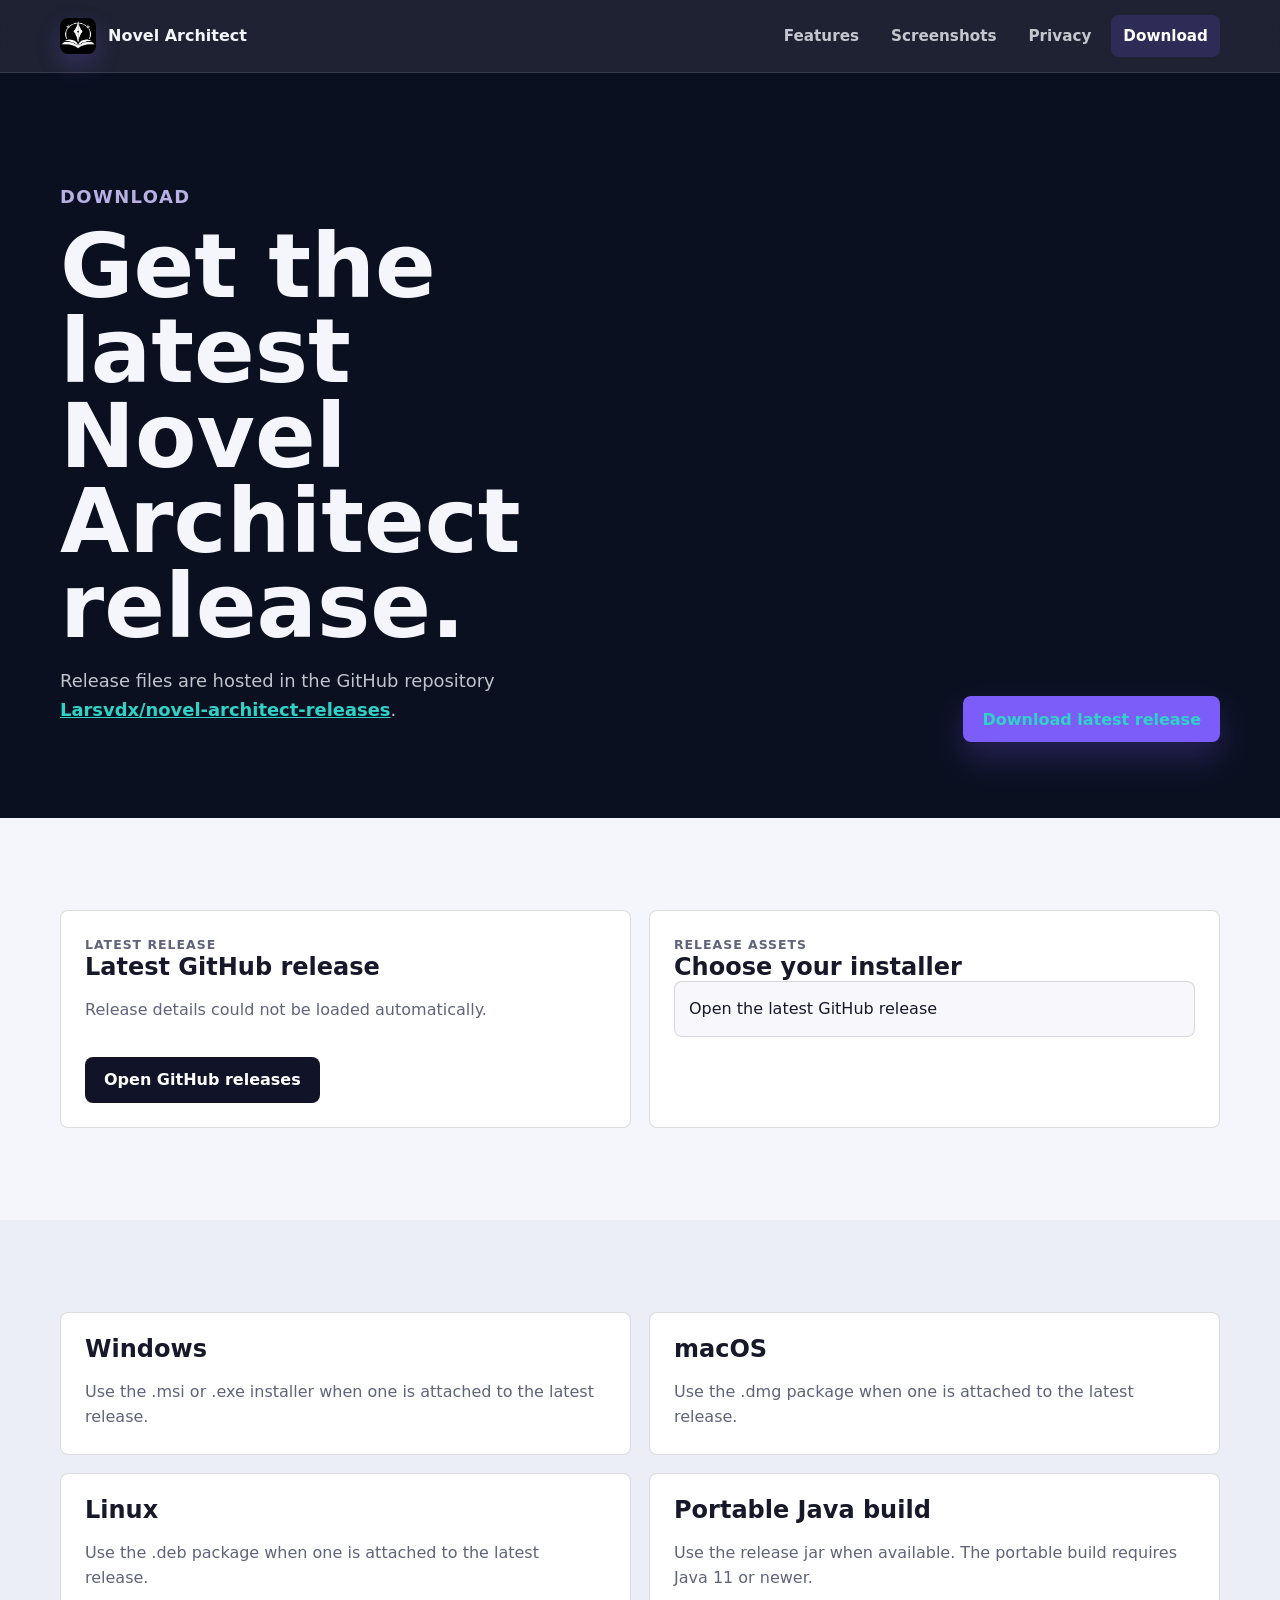
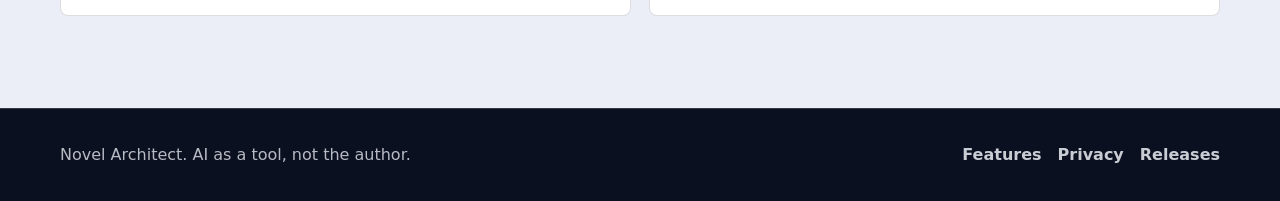
==== download.html @ ec97a8c7 "update pages" ====
<!doctype html>
<html lang="en">
  <head>
    <meta charset="utf-8">
    <meta name="viewport" content="width=device-width, initial-scale=1">
    <title>Download | Novel Architect</title>
    <meta
      name="description"
      content="Download the latest Novel Architect release from GitHub, including installers and portable Java builds when available."
    >
    <link rel="icon" href="assets/icon_final_2.png">
    <link rel="stylesheet" href="assets/styles.css">
  </head>
  <body>
    <a class="skip-link" href="#main">Skip to content</a>
    <header class="site-header">
      <nav class="nav" aria-label="Main navigation">
        <a class="brand" href="index.html" aria-label="Novel Architect home">
          <img src="assets/icon_final_2.png" alt="" class="brand-mark">
          <span>Novel Architect</span>
        </a>
        <button class="nav-toggle" type="button" aria-expanded="false" aria-controls="site-menu">
          Menu
        </button>
        <div class="nav-links" id="site-menu">
          <a href="features.html">Features</a>
          <a href="screenshots.html">Screenshots</a>
          <a href="privacy.html">Privacy</a>
          <a href="download.html" aria-current="page">Download</a>
        </div>
      </nav>
    </header>

    <main id="main">
      <section class="page-hero download-hero">
        <div class="page-shell download-heading">
          <div>
            <p class="eyebrow">Download</p>
            <h1>Get the latest Novel Architect release.</h1>
            <p>
              Release files are hosted in the GitHub repository
              <a href="https://github.com/Larsvdx/novel-architect-releases">Larsvdx/novel-architect-releases</a>.
            </p>
          </div>
          <a
            class="button button-primary"
            href="https://github.com/Larsvdx/novel-architect-releases/releases/latest"
            data-primary-download
          >
            Download latest release
          </a>
        </div>
      </section>

      <section class="section section-light">
        <div class="page-shell release-layout">
          <section class="release-panel" aria-labelledby="release-title">
            <p class="eyebrow">Latest release</p>
            <h2 id="release-title" data-release-title>Loading release details...</h2>
            <p class="muted" data-release-published>
              If release details do not load, use the GitHub releases link below.
            </p>
            <div class="release-actions">
              <a class="button button-dark" href="https://github.com/Larsvdx/novel-architect-releases/releases/latest">
                Open GitHub releases
              </a>
            </div>
          </section>

          <section class="release-panel" aria-labelledby="release-assets-title">
            <p class="eyebrow">Release assets</p>
            <h2 id="release-assets-title">Choose your installer</h2>
            <div class="asset-list" data-release-assets>
              <p class="muted">Checking GitHub for downloadable assets...</p>
            </div>
          </section>
        </div>
      </section>

      <section class="section section-light alt">
        <div class="page-shell install-grid">
          <article class="info-panel">
            <h2>Windows</h2>
            <p>Use the .msi or .exe installer when one is attached to the latest release.</p>
          </article>
          <article class="info-panel">
            <h2>macOS</h2>
            <p>Use the .dmg package when one is attached to the latest release.</p>
          </article>
          <article class="info-panel">
            <h2>Linux</h2>
            <p>Use the .deb package when one is attached to the latest release.</p>
          </article>
          <article class="info-panel">
            <h2>Portable Java build</h2>
            <p>Use the release jar when available. The portable build requires Java 11 or newer.</p>
          </article>
        </div>
      </section>
    </main>

    <footer class="site-footer">
      <div class="page-shell footer-inner">
        <p>Novel Architect. AI as a tool, not the author.</p>
        <div>
          <a href="features.html">Features</a>
          <a href="privacy.html">Privacy</a>
          <a href="https://github.com/Larsvdx/novel-architect-releases/releases/latest">Releases</a>
        </div>
      </div>
    </footer>

    <script src="assets/script.js"></script>
  </body>
</html>
---- assets/styles.css ----
:root {
  --midnight: #0b1021;
  --deep-indigo: #111428;
  --panel: #171c33;
  --panel-elevated: #202744;
  --card: #1b203a;
  --search: #13182d;
  --soft-white: #f4f6fb;
  --paper: #ffffff;
  --ink: #17192a;
  --muted-ink: #60637a;
  --purple: #7c5dfa;
  --purple-strong: #6d4df3;
  --teal: #2ed3c6;
  --lavender: #b8b0e3;
  --rose: #ff89a8;
  --coral: #ff9f7c;
  --line-dark: rgba(244, 246, 251, 0.18);
  --line-light: rgba(17, 20, 40, 0.14);
  --shadow: 0 24px 70px rgba(8, 12, 28, 0.32);
  --radius-sm: 8px;
  --radius-md: 10px;
  --radius-lg: 14px;
  --shell: min(1160px, calc(100vw - 40px));
}

* {
  box-sizing: border-box;
}

html {
  scroll-behavior: smooth;
}

body {
  margin: 0;
  color: var(--ink);
  background: var(--soft-white);
  font-family:
    Inter, ui-sans-serif, system-ui, -apple-system, BlinkMacSystemFont, "Segoe UI", sans-serif;
  line-height: 1.6;
}

img {
  display: block;
  max-width: 100%;
}

a {
  color: inherit;
}

.skip-link {
  position: absolute;
  left: 16px;
  top: -80px;
  z-index: 100;
  padding: 10px 14px;
  color: var(--paper);
  background: var(--purple);
  border-radius: var(--radius-sm);
}

.skip-link:focus {
  top: 16px;
}

.site-header {
  position: sticky;
  top: 0;
  z-index: 50;
  border-bottom: 1px solid rgba(244, 246, 251, 0.12);
  background: rgba(11, 16, 33, 0.92);
  backdrop-filter: blur(16px);
}

.nav {
  width: var(--shell);
  min-height: 72px;
  margin: 0 auto;
  display: flex;
  align-items: center;
  justify-content: space-between;
  gap: 24px;
}

.brand {
  display: inline-flex;
  align-items: center;
  gap: 12px;
  color: var(--soft-white);
  text-decoration: none;
  font-weight: 800;
  letter-spacing: 0;
}

.brand-mark {
  width: 36px;
  height: 36px;
  border-radius: var(--radius-sm);
  box-shadow: 0 10px 24px rgba(124, 93, 250, 0.24);
}

.nav-links {
  display: flex;
  align-items: center;
  gap: 8px;
}

.nav-links a {
  padding: 9px 12px;
  color: rgba(244, 246, 251, 0.78);
  text-decoration: none;
  border-radius: var(--radius-sm);
  font-weight: 650;
  font-size: 0.95rem;
}

.nav-links a:hover,
.nav-links a:focus,
.nav-links a[aria-current="page"] {
  color: var(--paper);
  background: rgba(124, 93, 250, 0.18);
}

.nav-toggle {
  display: none;
  border: 1px solid var(--line-dark);
  border-radius: var(--radius-sm);
  padding: 8px 12px;
  color: var(--soft-white);
  background: var(--panel);
  font: inherit;
  font-weight: 700;
}

.page-shell {
  width: var(--shell);
  margin: 0 auto;
}

.hero {
  position: relative;
  min-height: 760px;
  overflow: hidden;
  color: var(--soft-white);
  background: var(--midnight);
}

.hero::after {
  content: "";
  position: absolute;
  inset: auto 0 0;
  height: 120px;
  background: var(--soft-white);
}

.hero-stage {
  position: absolute;
  inset: 52px 0 auto;
  height: 610px;
  pointer-events: none;
  opacity: 0.72;
}

.hero-window {
  position: absolute;
  right: max(24px, calc((100vw - 1160px) / 2));
  top: 54px;
  width: min(760px, 62vw);
  transform: rotate(-1deg);
}

.hero-content {
  position: relative;
  z-index: 2;
  padding: 128px 0 220px;
}

.hero-content h1,
.page-hero h1 {
  max-width: 760px;
  margin: 0;
  font-size: clamp(3rem, 7vw, 6.8rem);
  line-height: 0.95;
  letter-spacing: 0;
}

.slogan {
  max-width: 780px;
  margin: 26px 0 0;
  color: var(--teal);
  font-size: clamp(1.55rem, 4vw, 3.4rem);
  line-height: 1.05;
  font-weight: 850;
}

.hero-copy {
  max-width: 620px;
  margin: 28px 0 0;
  color: rgba(244, 246, 251, 0.84);
  font-size: 1.2rem;
}

.eyebrow {
  margin: 0 0 12px;
  color: var(--purple);
  font-size: 0.78rem;
  font-weight: 850;
  letter-spacing: 0.08em;
  text-transform: uppercase;
}

.section-dark .eyebrow,
.page-hero .eyebrow,
.hero .eyebrow {
  color: var(--lavender);
}

.hero-actions,
.release-actions {
  display: flex;
  flex-wrap: wrap;
  gap: 14px;
  margin-top: 34px;
}

.button {
  display: inline-flex;
  align-items: center;
  justify-content: center;
  min-height: 46px;
  padding: 12px 18px;
  border-radius: var(--radius-sm);
  border: 1px solid transparent;
  text-decoration: none;
  font-weight: 800;
  line-height: 1.1;
}

.button-primary {
  color: var(--paper);
  background: var(--purple);
  box-shadow: 0 16px 34px rgba(124, 93, 250, 0.24);
}

.button-primary:hover,
.button-primary:focus {
  background: var(--purple-strong);
}

.button-secondary {
  color: var(--soft-white);
  border-color: var(--line-dark);
  background: rgba(244, 246, 251, 0.08);
}

.button-secondary:hover,
.button-secondary:focus {
  background: rgba(244, 246, 251, 0.14);
}

.button-dark {
  color: var(--paper);
  background: var(--deep-indigo);
}

.button-dark:hover,
.button-dark:focus {
  background: var(--panel-elevated);
}

.trust-row {
  display: flex;
  flex-wrap: wrap;
  gap: 10px;
  margin-top: 26px;
}

.trust-row span {
  display: inline-flex;
  padding: 7px 10px;
  color: rgba(244, 246, 251, 0.82);
  border: 1px solid var(--line-dark);
  border-radius: var(--radius-sm);
  background: rgba(27, 32, 58, 0.72);
  font-size: 0.88rem;
  font-weight: 700;
}

.section {
  padding: 92px 0;
}

.section.compact {
  padding: 68px 0;
}

.section-light {
  color: var(--ink);
  background: var(--soft-white);
}

.section-light.alt {
  background: #eceef7;
}

.section-dark {
  color: var(--soft-white);
  background: var(--deep-indigo);
}

.split-section,
.feature-band,
.cta-band,
.download-heading {
  display: grid;
  grid-template-columns: minmax(0, 0.9fr) minmax(300px, 1fr);
  gap: 56px;
  align-items: center;
}

.split-section h2,
.feature-band h2,
.section-heading h2,
.feature-row h2,
.info-panel h2,
.privacy-block h2,
.release-panel h2,
.screenshot-card h2,
.cta-band h2 {
  margin: 0;
  line-height: 1.08;
  letter-spacing: 0;
}

.split-section h2,
.feature-band h2,
.section-heading h2,
.cta-band h2 {
  font-size: clamp(2rem, 4vw, 3.3rem);
}

.section-copy {
  color: var(--muted-ink);
  font-size: 1.08rem;
}

.section-dark .section-copy {
  color: rgba(244, 246, 251, 0.78);
}

.text-link {
  display: inline-flex;
  margin-top: 8px;
  color: var(--purple-strong);
  font-weight: 850;
  text-decoration-thickness: 2px;
  text-underline-offset: 4px;
}

.section-heading {
  max-width: 780px;
  margin: 0 auto 38px;
  text-align: center;
}

.section-heading.left {
  max-width: 780px;
  margin-left: 0;
  text-align: left;
}

.section-heading p {
  color: var(--muted-ink);
}

.section-dark .section-heading p {
  color: rgba(244, 246, 251, 0.78);
}

.feature-grid {
  display: grid;
  gap: 18px;
}

.feature-grid.three {
  grid-template-columns: repeat(3, minmax(0, 1fr));
}

.feature-grid.two {
  grid-template-columns: repeat(2, minmax(0, 1fr));
}

.feature-card,
.info-panel,
.privacy-block,
.release-panel,
.screenshot-card {
  border: 1px solid var(--line-light);
  border-radius: var(--radius-sm);
  background: var(--paper);
}

.section-dark .feature-card {
  border-color: var(--line-dark);
  background: var(--card);
}

.feature-card,
.info-panel,
.privacy-block,
.release-panel {
  padding: 24px;
}

.feature-card h3,
.info-panel h2,
.privacy-block h2,
.release-panel h2,
.screenshot-card h2 {
  margin-top: 0;
}

.feature-card p,
.info-panel p,
.privacy-block p,
.release-panel p,
.screenshot-card p {
  margin-bottom: 0;
  color: var(--muted-ink);
}

.section-dark .feature-card p {
  color: rgba(244, 246, 251, 0.75);
}

.feature-number {
  display: inline-flex;
  margin-bottom: 42px;
  color: var(--teal);
  font-weight: 900;
}

.feature-band-copy p {
  color: var(--muted-ink);
}

.context-preview {
  display: grid;
  gap: 12px;
}

.context-row {
  padding: 18px;
  border: 1px solid var(--line-light);
  border-radius: var(--radius-sm);
  background: var(--paper);
}

.context-row.active {
  border-color: rgba(124, 93, 250, 0.42);
  background: rgba(124, 93, 250, 0.1);
}

.context-row.muted {
  background: #f8f7fc;
}

.context-row strong,
.context-row span {
  display: block;
}

.context-row span {
  margin-top: 4px;
  color: var(--muted-ink);
}

.page-hero {
  padding: 110px 0 76px;
  color: var(--soft-white);
  background: var(--midnight);
}

.page-hero p {
  max-width: 720px;
  color: rgba(244, 246, 251, 0.78);
  font-size: 1.12rem;
}

.page-hero a {
  color: var(--teal);
  font-weight: 800;
}

.feature-list {
  display: grid;
  gap: 22px;
}

.feature-row {
  display: grid;
  grid-template-columns: minmax(220px, 0.62fr) minmax(0, 1fr);
  gap: 42px;
  padding-bottom: 24px;
  border-bottom: 1px solid var(--line-light);
}

.feature-row:last-child {
  padding-bottom: 0;
  border-bottom: 0;
}

.feature-row p {
  margin: 0;
  color: var(--muted-ink);
  font-size: 1.06rem;
}

.context-type-grid {
  display: grid;
  grid-template-columns: repeat(4, minmax(0, 1fr));
  gap: 12px;
  margin-top: 30px;
}

.context-type-grid span {
  padding: 14px 16px;
  border: 1px solid var(--line-light);
  border-radius: var(--radius-sm);
  background: var(--paper);
  font-weight: 800;
}

.privacy-layout,
.release-layout,
.install-grid {
  display: grid;
  grid-template-columns: repeat(2, minmax(0, 1fr));
  gap: 18px;
}

.privacy-block code {
  display: block;
  margin-top: 16px;
  padding: 14px;
  overflow-x: auto;
  color: var(--deep-indigo);
  background: #eceef7;
  border-radius: var(--radius-sm);
  font-family: ui-monospace, SFMono-Regular, Menlo, Consolas, monospace;
}

.download-heading {
  align-items: end;
}

.download-heading .button {
  justify-self: end;
}

.muted {
  color: var(--muted-ink);
}

.asset-list {
  display: grid;
  gap: 12px;
}

.asset-link {
  display: grid;
  grid-template-columns: minmax(0, 1fr) auto;
  gap: 16px;
  align-items: center;
  padding: 14px;
  color: var(--ink);
  text-decoration: none;
  border: 1px solid var(--line-light);
  border-radius: var(--radius-sm);
  background: #f8f7fc;
}

.asset-link:hover,
.asset-link:focus {
  border-color: rgba(124, 93, 250, 0.5);
  background: rgba(124, 93, 250, 0.1);
}

.asset-link strong,
.asset-link span {
  display: block;
}

.asset-link span {
  color: var(--muted-ink);
  font-size: 0.9rem;
}

.recommended-badge {
  padding: 5px 8px;
  color: var(--deep-indigo);
  background: rgba(46, 211, 198, 0.26);
  border-radius: var(--radius-sm);
  font-size: 0.78rem;
  font-weight: 850;
}

.screenshot-grid {
  display: grid;
  grid-template-columns: repeat(2, minmax(0, 1fr));
  gap: 24px;
}

.screenshot-card {
  overflow: hidden;
}

.screenshot-card h2,
.screenshot-card p {
  padding: 0 22px;
}

.screenshot-card h2 {
  margin-top: 22px;
}

.screenshot-card p {
  padding-bottom: 24px;
}

.wide-card {
  grid-column: 1 / -1;
}

.screenshot-placeholder {
  min-height: 310px;
  padding: 22px;
  color: var(--soft-white);
  background: var(--midnight);
  border-bottom: 1px solid var(--line-light);
}

.placeholder-header,
.placeholder-tabs {
  display: flex;
  align-items: center;
  justify-content: space-between;
  gap: 10px;
  margin-bottom: 18px;
}

.placeholder-header span:first-child {
  font-size: 1.4rem;
  font-weight: 850;
}

.placeholder-chip,
.placeholder-tabs span {
  padding: 6px 10px;
  border-radius: var(--radius-sm);
  color: rgba(244, 246, 251, 0.78);
  background: rgba(244, 246, 251, 0.08);
}

.placeholder-tabs {
  justify-content: flex-start;
}

.placeholder-tabs .active {
  color: var(--paper);
  background: rgba(124, 93, 250, 0.28);
}

.placeholder-search,
.field,
.book-row,
.prose-line,
.mini-toolbar,
.review-sidebar span,
.dialog-row,
.dialog-actions,
.report-title {
  border-radius: var(--radius-sm);
  background: rgba(244, 246, 251, 0.11);
}

.placeholder-search {
  height: 36px;
  margin-bottom: 18px;
}

.book-row {
  height: 48px;
  margin-bottom: 12px;
}

.book-row.active,
.dialog-row.selected,
.mini-sidebar .active,
.context-list .active,
.review-sidebar .active {
  background: rgba(124, 93, 250, 0.32);
}

.field {
  height: 42px;
  margin-bottom: 14px;
}

.field.wide {
  width: 78%;
}

.field.large {
  height: 118px;
}

.tag-row {
  display: flex;
  gap: 10px;
}

.tag-row span {
  width: 84px;
  height: 30px;
  border-radius: var(--radius-sm);
  background: rgba(46, 211, 198, 0.2);
}

.chapter-view,
.context-view,
.reviewer-view {
  display: grid;
  gap: 14px;
}

.chapter-view {
  grid-template-columns: 180px minmax(0, 1fr) 180px;
}

.context-view,
.reviewer-view {
  grid-template-columns: 190px minmax(0, 1fr);
}

.mini-sidebar,
.mini-editor,
.context-list,
.context-form,
.review-sidebar,
.review-report,
.dialog-panel {
  padding: 14px;
  border: 1px solid var(--line-dark);
  border-radius: var(--radius-sm);
  background: var(--panel);
}

.mini-sidebar span,
.context-list span,
.review-sidebar span {
  display: block;
  height: 36px;
  margin-bottom: 10px;
  border-radius: var(--radius-sm);
  background: rgba(244, 246, 251, 0.1);
}

.mini-toolbar {
  height: 34px;
  margin-bottom: 18px;
}

.prose-line {
  width: 82%;
  height: 14px;
  margin-bottom: 14px;
}

.prose-line.long {
  width: 96%;
}

.prose-line.medium {
  width: 64%;
}

.review-report .report-title {
  width: 52%;
  height: 26px;
  margin-bottom: 22px;
}

.dialog-view {
  display: grid;
  place-items: center;
}

.dialog-panel {
  width: min(420px, 100%);
}

.dialog-panel .report-title {
  height: 28px;
  margin-bottom: 18px;
}

.dialog-row {
  height: 42px;
  margin-bottom: 10px;
}

.dialog-row.muted {
  background: rgba(255, 137, 168, 0.18);
}

.dialog-actions {
  width: 52%;
  height: 38px;
  margin: 18px 0 0 auto;
  background: var(--purple);
}

.mock-window {
  border: 1px solid var(--line-dark);
  border-radius: var(--radius-lg);
  background: var(--deep-indigo);
  box-shadow: var(--shadow);
  overflow: hidden;
}

.mock-titlebar {
  display: flex;
  gap: 8px;
  padding: 14px 16px;
  background: var(--panel);
}

.mock-titlebar span {
  width: 10px;
  height: 10px;
  border-radius: 999px;
  background: rgba(244, 246, 251, 0.32);
}

.mock-toolbar {
  display: flex;
  gap: 10px;
  padding: 16px;
  border-bottom: 1px solid var(--line-dark);
}

.mock-pill {
  width: 112px;
  height: 28px;
  border-radius: var(--radius-sm);
  background: rgba(244, 246, 251, 0.1);
}

.mock-pill.short {
  width: 72px;
}

.mock-pill.accent {
  background: rgba(124, 93, 250, 0.34);
}

.mock-layout {
  display: grid;
  grid-template-columns: 168px minmax(0, 1fr) 154px;
  gap: 14px;
  padding: 16px;
}

.mock-sidebar,
.mock-editor,
.mock-context {
  min-height: 380px;
  padding: 14px;
  border: 1px solid var(--line-dark);
  border-radius: var(--radius-sm);
  background: var(--panel);
}

.mock-label,
.mock-list,
.mock-context-card,
.mock-title-line,
.mock-subtitle-line,
.mock-status,
.mock-prose {
  border-radius: var(--radius-sm);
  background: rgba(244, 246, 251, 0.12);
}

.mock-label {
  width: 62%;
  height: 16px;
  margin-bottom: 16px;
}

.mock-list {
  height: 34px;
  margin-bottom: 10px;
}

.mock-list.active,
.mock-context-card.selected {
  background: rgba(124, 93, 250, 0.35);
}

.mock-editor-head {
  display: flex;
  align-items: start;
  justify-content: space-between;
  gap: 20px;
  margin-bottom: 28px;
}

.mock-title-line {
  width: 220px;
  height: 24px;
  margin-bottom: 10px;
}

.mock-subtitle-line {
  width: 160px;
  height: 14px;
}

.mock-status {
  width: 74px;
  height: 28px;
  background: rgba(46, 211, 198, 0.24);
}

.mock-prose {
  width: 86%;
  height: 13px;
  margin-bottom: 13px;
}

.mock-prose.long {
  width: 96%;
}

.mock-prose.medium {
  width: 70%;
}

.mock-context-card {
  height: 72px;
  margin-bottom: 12px;
}

.site-footer {
  color: rgba(244, 246, 251, 0.74);
  background: var(--midnight);
  border-top: 1px solid var(--line-dark);
}

.footer-inner {
  min-height: 92px;
  display: flex;
  align-items: center;
  justify-content: space-between;
  gap: 24px;
}

.footer-inner p {
  margin: 0;
}

.footer-inner div {
  display: flex;
  gap: 16px;
}

.footer-inner a {
  color: rgba(244, 246, 251, 0.82);
  text-decoration: none;
  font-weight: 700;
}

.footer-inner a:hover,
.footer-inner a:focus {
  color: var(--paper);
}

@media (max-width: 920px) {
  .nav {
    min-height: 64px;
  }

  .nav-toggle {
    display: inline-flex;
  }

  .nav-links {
    position: absolute;
    left: 20px;
    right: 20px;
    top: 72px;
    display: none;
    flex-direction: column;
    align-items: stretch;
    padding: 12px;
    border: 1px solid var(--line-dark);
    border-radius: var(--radius-sm);
    background: var(--panel);
  }

  .nav-links.is-open {
    display: flex;
  }

  .hero {
    min-height: 860px;
  }

  .hero-stage {
    inset: auto 0 80px;
    height: 360px;
  }

  .hero-window {
    left: 20px;
    right: 20px;
    top: 0;
    width: auto;
    transform: none;
  }

  .mock-layout {
    grid-template-columns: 1fr;
  }

  .mock-sidebar,
  .mock-context {
    display: none;
  }

  .hero-content {
    padding-top: 96px;
  }

  .split-section,
  .feature-band,
  .cta-band,
  .download-heading,
  .feature-row,
  .privacy-layout,
  .release-layout,
  .install-grid,
  .feature-grid.two,
  .feature-grid.three,
  .screenshot-grid {
    grid-template-columns: 1fr;
  }

  .download-heading .button {
    justify-self: start;
  }

  .context-type-grid {
    grid-template-columns: repeat(2, minmax(0, 1fr));
  }

  .chapter-view,
  .context-view,
  .reviewer-view {
    grid-template-columns: 1fr;
  }

  .mini-sidebar.right {
    display: none;
  }
}

@media (max-width: 560px) {
  :root {
    --shell: min(100vw - 28px, 1160px);
  }

  .brand span {
    max-width: 170px;
    overflow: hidden;
    text-overflow: ellipsis;
    white-space: nowrap;
  }

  .hero-content h1,
  .page-hero h1 {
    font-size: clamp(2.55rem, 14vw, 4.4rem);
  }

  .section {
    padding: 68px 0;
  }

  .context-type-grid {
    grid-template-columns: 1fr;
  }

  .footer-inner {
    align-items: flex-start;
    flex-direction: column;
    padding: 28px 0;
  }

  .footer-inner div {
    flex-wrap: wrap;
  }

  .asset-link {
    grid-template-columns: 1fr;
  }
}
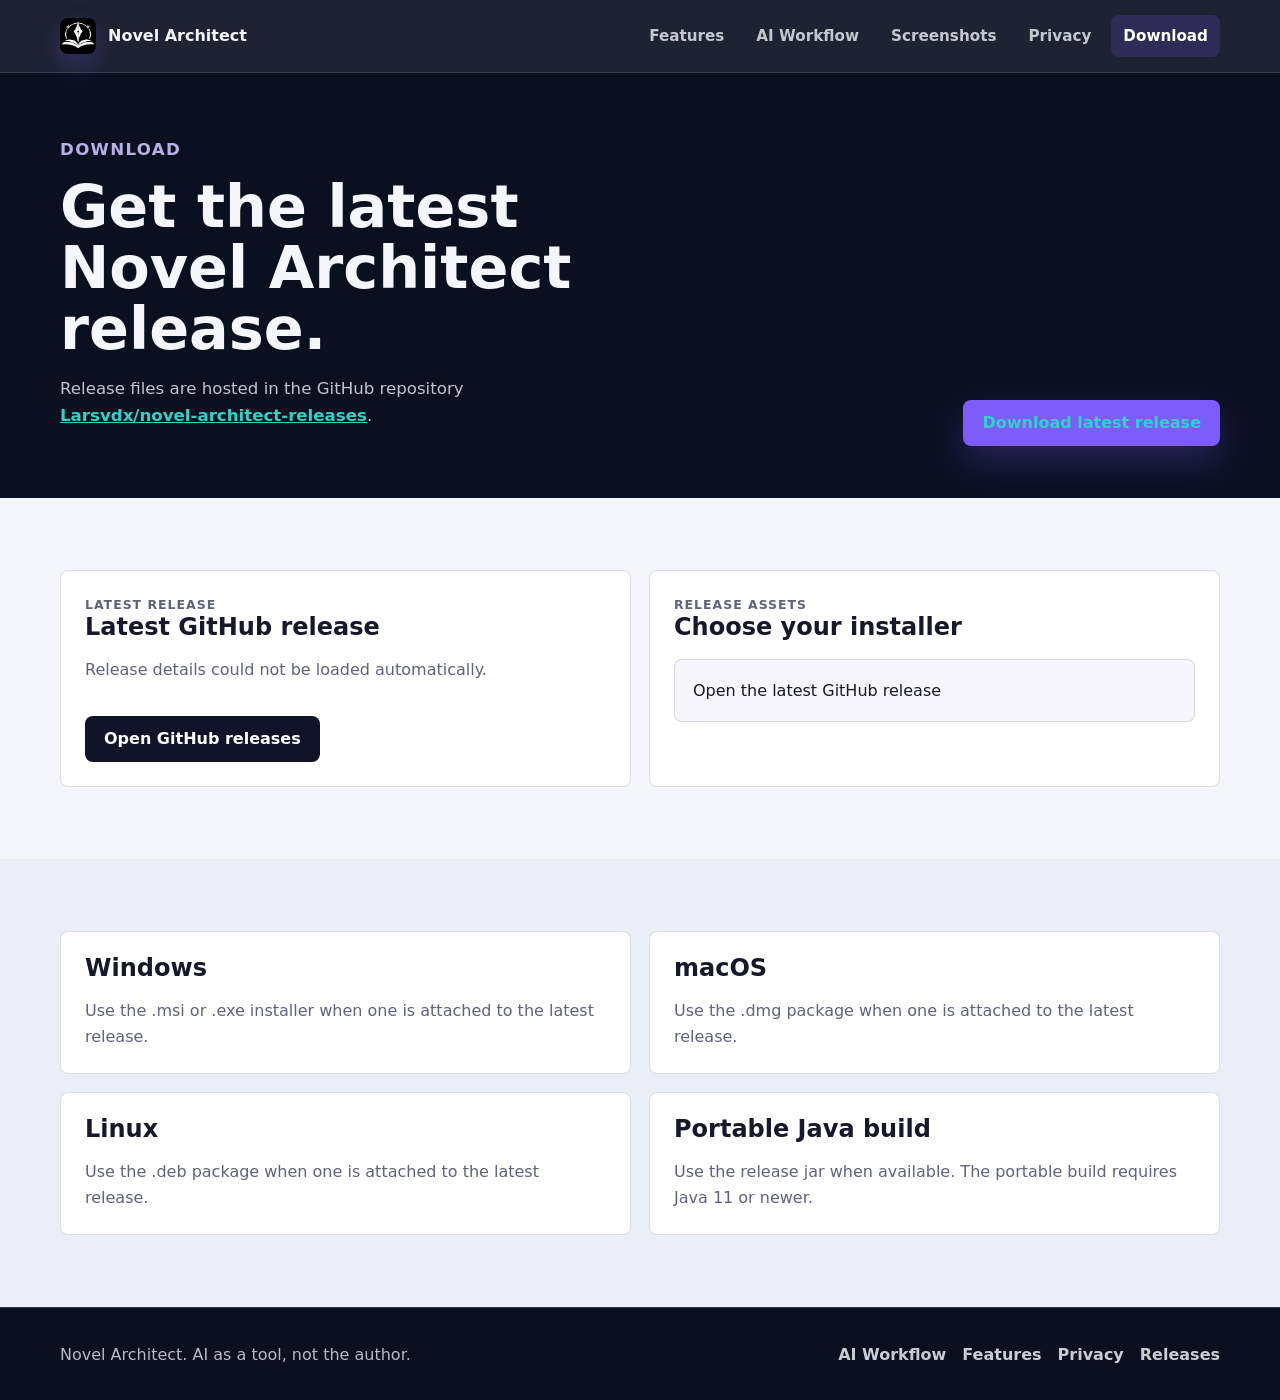
==== commit 7e413a83: "update pages with better ui and ai workflow page" ====
--- a/download.html
+++ b/download.html
@@ -24,6 +24,7 @@
         </button>
         <div class="nav-links" id="site-menu">
           <a href="features.html">Features</a>
+          <a href="ai-workflow.html">AI Workflow</a>
           <a href="screenshots.html">Screenshots</a>
           <a href="privacy.html">Privacy</a>
           <a href="download.html" aria-current="page">Download</a>
@@ -103,6 +104,7 @@
       <div class="page-shell footer-inner">
         <p>Novel Architect. AI as a tool, not the author.</p>
         <div>
+          <a href="ai-workflow.html">AI Workflow</a>
           <a href="features.html">Features</a>
           <a href="privacy.html">Privacy</a>
           <a href="https://github.com/Larsvdx/novel-architect-releases/releases/latest">Releases</a>
--- a/assets/styles.css
+++ b/assets/styles.css
@@ -141,7 +141,7 @@
 
 .hero {
   position: relative;
-  min-height: 760px;
+  min-height: 700px;
   overflow: hidden;
   color: var(--soft-white);
   background: var(--midnight);
@@ -174,11 +174,10 @@
 .hero-content {
   position: relative;
   z-index: 2;
-  padding: 128px 0 220px;
-}
-
-.hero-content h1,
-.page-hero h1 {
+  padding: 104px 0 170px;
+}
+
+.hero-content h1 {
   max-width: 760px;
   margin: 0;
   font-size: clamp(3rem, 7vw, 6.8rem);
@@ -225,6 +224,12 @@
   margin-top: 34px;
 }
 
+.center-action {
+  display: flex;
+  justify-content: center;
+  margin-top: 28px;
+}
+
 .button {
   display: inline-flex;
   align-items: center;
@@ -289,11 +294,11 @@
 }
 
 .section {
-  padding: 92px 0;
+  padding: 72px 0;
 }
 
 .section.compact {
-  padding: 68px 0;
+  padding: 56px 0;
 }
 
 .section-light {
@@ -384,6 +389,191 @@
   gap: 18px;
 }
 
+.workflow-intro {
+  display: grid;
+  grid-template-columns: minmax(0, 0.72fr) minmax(300px, 1fr);
+  gap: 52px;
+  align-items: start;
+}
+
+.workflow-intro h2,
+.workflow-step h2 {
+  margin: 0;
+  font-size: clamp(2rem, 4vw, 3.2rem);
+  line-height: 1.08;
+}
+
+.workflow-intro p,
+.workflow-copy > p {
+  margin: 0;
+  color: var(--muted-ink);
+  font-size: 1.06rem;
+}
+
+.section-dark .workflow-copy > p {
+  color: rgba(244, 246, 251, 0.78);
+}
+
+.workflow-stack {
+  display: grid;
+  gap: 64px;
+}
+
+.workflow-step {
+  display: grid;
+  grid-template-columns: minmax(0, 1fr) minmax(340px, 0.86fr);
+  gap: 46px;
+  align-items: center;
+}
+
+.workflow-step.reverse {
+  direction: rtl;
+}
+
+.workflow-step.reverse > * {
+  direction: ltr;
+}
+
+.workflow-copy {
+  display: grid;
+  gap: 18px;
+}
+
+.workflow-details {
+  display: grid;
+  gap: 12px;
+  margin-top: 6px;
+}
+
+.workflow-details div {
+  padding: 16px;
+  border: 1px solid var(--line-dark);
+  border-radius: var(--radius-sm);
+  background: rgba(244, 246, 251, 0.06);
+}
+
+.workflow-details h3 {
+  margin: 0 0 4px;
+  color: var(--teal);
+  font-size: 0.95rem;
+}
+
+.workflow-details p {
+  margin: 0;
+  color: rgba(244, 246, 251, 0.74);
+}
+
+.workflow-shot {
+  min-height: 420px;
+  padding: 22px;
+  border: 1px solid var(--line-dark);
+  border-radius: var(--radius-lg);
+  background:
+    linear-gradient(180deg, rgba(124, 93, 250, 0.12), rgba(46, 211, 198, 0.06)),
+    var(--panel);
+  box-shadow: var(--shadow);
+}
+
+.shot-title {
+  margin-bottom: 18px;
+  color: var(--soft-white);
+  font-weight: 850;
+  font-size: 1.2rem;
+}
+
+.shot-row {
+  display: flex;
+  justify-content: space-between;
+  gap: 16px;
+  margin-bottom: 12px;
+  padding: 14px;
+  border: 1px solid var(--line-dark);
+  border-radius: var(--radius-sm);
+  color: rgba(244, 246, 251, 0.78);
+  background: rgba(244, 246, 251, 0.08);
+}
+
+.shot-row.selected {
+  border-color: rgba(124, 93, 250, 0.54);
+  background: rgba(124, 93, 250, 0.2);
+}
+
+.shot-row strong {
+  color: var(--soft-white);
+}
+
+.shot-button {
+  width: 44%;
+  height: 42px;
+  margin: 28px 0 0 auto;
+  border-radius: var(--radius-sm);
+  background: var(--purple);
+}
+
+.revision-shot,
+.reviewer-shot {
+  display: grid;
+  grid-template-columns: 150px minmax(0, 1fr);
+  gap: 16px;
+}
+
+.version-column,
+.version-editor,
+.review-list-preview,
+.review-report-preview {
+  padding: 14px;
+  border: 1px solid var(--line-dark);
+  border-radius: var(--radius-sm);
+  background: rgba(11, 16, 33, 0.48);
+}
+
+.version-card,
+.review-list-preview span {
+  display: block;
+  height: 46px;
+  margin-bottom: 12px;
+  border-radius: var(--radius-sm);
+  background: rgba(244, 246, 251, 0.1);
+}
+
+.version-card {
+  padding: 13px 12px;
+  color: rgba(244, 246, 251, 0.76);
+  font-size: 0.9rem;
+  font-weight: 750;
+}
+
+.version-card.active,
+.review-list-preview .active {
+  background: rgba(124, 93, 250, 0.3);
+}
+
+.shot-line {
+  width: 76%;
+  height: 14px;
+  margin-bottom: 16px;
+  border-radius: var(--radius-sm);
+  background: rgba(244, 246, 251, 0.13);
+}
+
+.shot-line.wide {
+  width: 96%;
+}
+
+.shot-line.short {
+  width: 48%;
+}
+
+.shot-line.title {
+  width: 58%;
+  height: 26px;
+  margin-bottom: 28px;
+}
+
+.reviewer-shot {
+  grid-template-columns: 130px minmax(0, 1fr);
+}
+
 .feature-grid.three {
   grid-template-columns: repeat(3, minmax(0, 1fr));
 }
@@ -478,15 +668,23 @@
 }
 
 .page-hero {
-  padding: 110px 0 76px;
+  padding: 64px 0 52px;
   color: var(--soft-white);
   background: var(--midnight);
 }
 
+.page-hero h1 {
+  max-width: 940px;
+  margin: 0;
+  font-size: clamp(2.15rem, 4.6vw, 4.35rem);
+  line-height: 1.04;
+  letter-spacing: 0;
+}
+
 .page-hero p {
-  max-width: 720px;
+  max-width: 760px;
   color: rgba(244, 246, 251, 0.78);
-  font-size: 1.12rem;
+  font-size: 1.04rem;
 }
 
 .page-hero a {
@@ -567,6 +765,7 @@
 .asset-list {
   display: grid;
   gap: 12px;
+  margin-top: 18px;
 }
 
 .asset-link {
@@ -574,12 +773,12 @@
   grid-template-columns: minmax(0, 1fr) auto;
   gap: 16px;
   align-items: center;
-  padding: 14px;
+  padding: 18px;
   color: var(--ink);
   text-decoration: none;
   border: 1px solid var(--line-light);
   border-radius: var(--radius-sm);
-  background: #f8f7fc;
+  background: #f7f6fc;
 }
 
 .asset-link:hover,
@@ -591,6 +790,10 @@
 .asset-link strong,
 .asset-link span {
   display: block;
+}
+
+.asset-link strong {
+  margin-bottom: 2px;
 }
 
 .asset-link span {
@@ -1017,7 +1220,7 @@
   }
 
   .hero {
-    min-height: 860px;
+    min-height: 780px;
   }
 
   .hero-stage {
@@ -1043,13 +1246,15 @@
   }
 
   .hero-content {
-    padding-top: 96px;
+    padding-top: 78px;
   }
 
   .split-section,
   .feature-band,
   .cta-band,
   .download-heading,
+  .workflow-intro,
+  .workflow-step,
   .feature-row,
   .privacy-layout,
   .release-layout,
@@ -1074,6 +1279,10 @@
     grid-template-columns: 1fr;
   }
 
+  .workflow-step.reverse {
+    direction: ltr;
+  }
+
   .mini-sidebar.right {
     display: none;
   }
@@ -1091,13 +1300,16 @@
     white-space: nowrap;
   }
 
-  .hero-content h1,
+  .hero-content h1 {
+    font-size: clamp(2.55rem, 14vw, 4.4rem);
+  }
+
   .page-hero h1 {
-    font-size: clamp(2.55rem, 14vw, 4.4rem);
+    font-size: clamp(2rem, 11vw, 3.35rem);
   }
 
   .section {
-    padding: 68px 0;
+    padding: 54px 0;
   }
 
   .context-type-grid {
